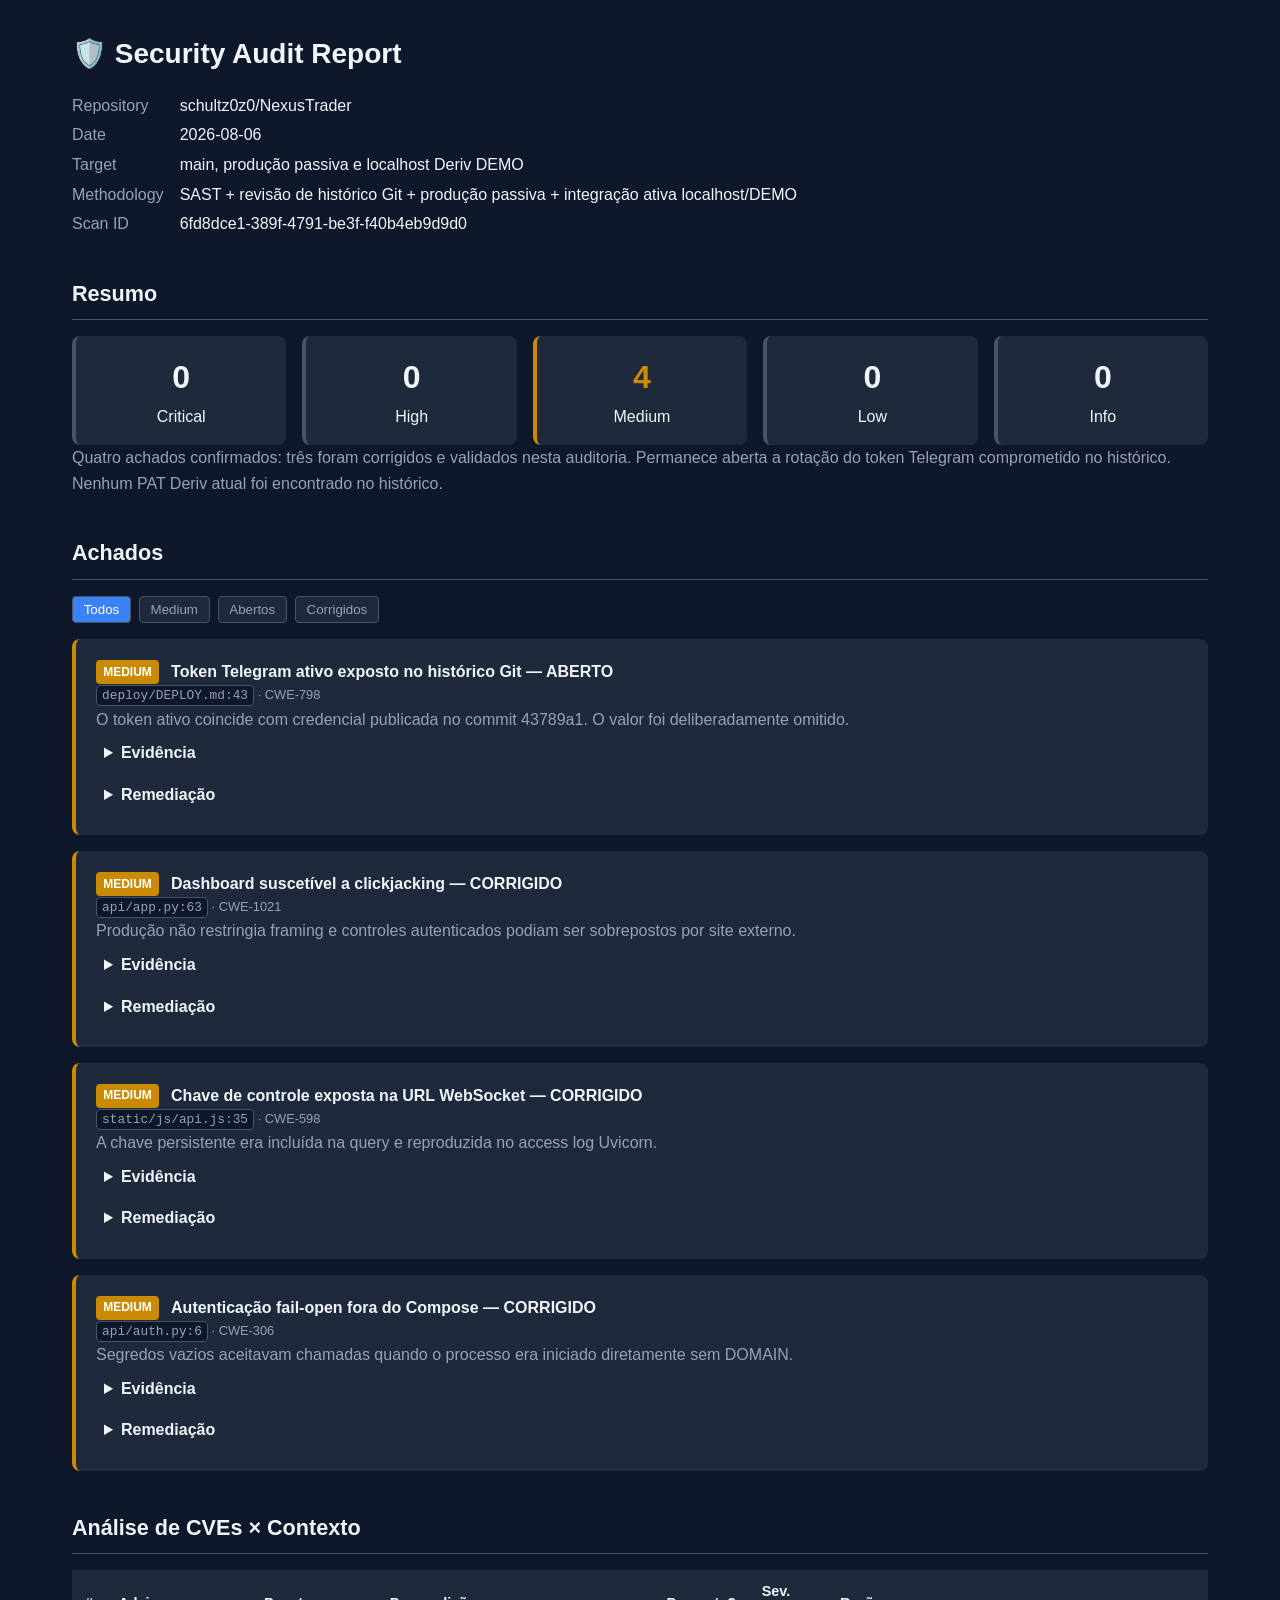
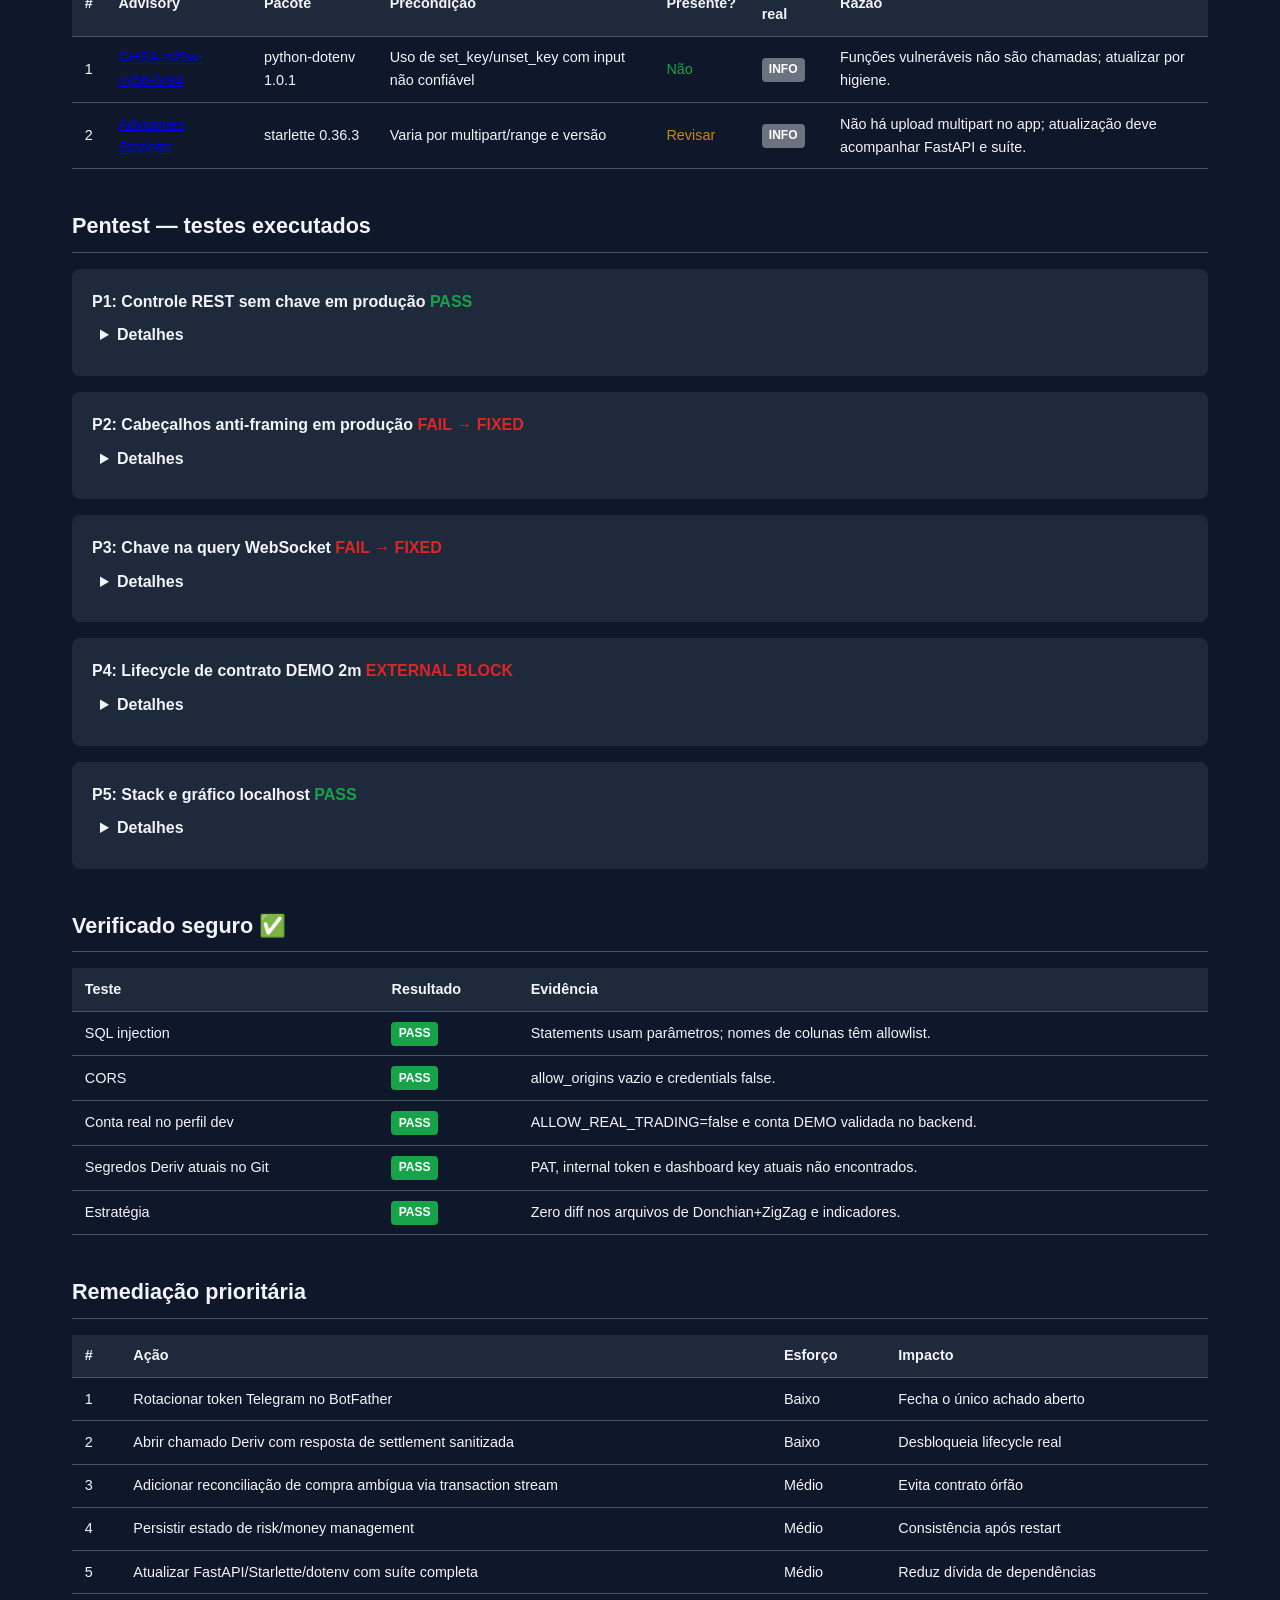
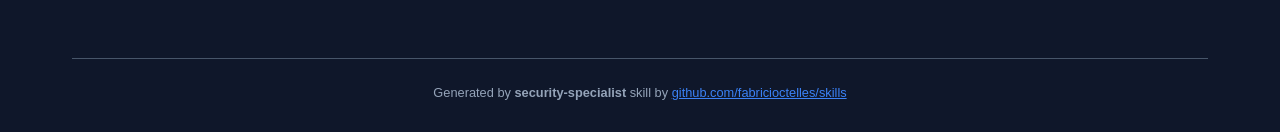
==== security-report.html @ 9cb879f0 "docs: record stability and security audit" ====
<!DOCTYPE html>
<html lang="pt-BR">
<head>
<meta charset="UTF-8">
<meta name="viewport" content="width=device-width, initial-scale=1.0">
<title>Security Audit — NexusTrader</title>
<style>
:root{--critical:#dc2626;--high:#ea580c;--medium:#ca8a04;--low:#16a34a;--info:#6b7280;--pass:#16a34a;--fail:#dc2626;--bg:#0f172a;--surface:#1e293b;--surface2:#334155;--text:#f1f5f9;--muted:#94a3b8;--border:#475569;--accent:#3b82f6}
*{box-sizing:border-box;margin:0;padding:0}body{font-family:Inter,-apple-system,sans-serif;background:var(--bg);color:var(--text);line-height:1.6;padding:2rem;max-width:1200px;margin:auto}h1{font-size:1.75rem}h2{font-size:1.35rem;margin:2.5rem 0 1rem;padding-bottom:.5rem;border-bottom:1px solid var(--border)}h3{font-size:1.1rem;margin:1.5rem 0 .5rem}p,li{color:var(--muted)}code,pre{background:#0f172a;border:1px solid var(--border);border-radius:4px}code{padding:.15em .4em}pre{padding:1rem;overflow:auto;margin:.75rem 0}pre code{border:0;padding:0}.badge{display:inline-block;padding:.2em .6em;border-radius:4px;font-size:.75rem;font-weight:700;color:white;text-transform:uppercase}.badge-medium{background:var(--medium)}.badge-pass{background:var(--pass)}.badge-fail{background:var(--fail)}.badge-info{background:var(--info)}.summary-grid{display:grid;grid-template-columns:repeat(5,1fr);gap:1rem}.summary-card{background:var(--surface);border-radius:8px;padding:1rem;text-align:center;border-left:4px solid var(--border)}.summary-card .count{font-size:2rem;font-weight:700}.summary-card.medium{border-left-color:var(--medium)}.summary-card.medium .count{color:var(--medium)}table{width:100%;border-collapse:collapse;margin:1rem 0;font-size:.9rem}th,td{padding:.6rem .8rem;text-align:left;border-bottom:1px solid var(--border)}th{background:var(--surface)}.finding,.pentest-item{background:var(--surface);border-radius:8px;padding:1.25rem;margin:1rem 0}.finding{border-left:4px solid var(--medium)}.finding-header{display:flex;gap:.75rem;align-items:center}.finding-title{font-weight:600}.finding-meta{color:var(--muted);font-size:.8rem}.filters{display:flex;gap:.5rem}.filter-btn{padding:.4em .8em;border:1px solid var(--border);border-radius:4px;background:var(--surface);color:var(--muted);cursor:pointer}.filter-btn.active,.filter-btn:hover{background:var(--accent);color:white}.meta-grid{display:grid;grid-template-columns:auto 1fr;gap:.25rem 1rem;margin:1rem 0}.meta-grid dt{color:var(--muted)}details summary{cursor:pointer;padding:.5rem;font-weight:600}.result-pass{color:var(--pass);font-weight:700}.result-fail{color:var(--fail);font-weight:700}.cve-not-exploitable{color:var(--pass)}.cve-review{color:var(--medium)}@media(max-width:768px){body{padding:1rem}.summary-grid{grid-template-columns:repeat(2,1fr)}}
</style>
</head>
<body>
<h1>🛡️ Security Audit Report</h1>
<dl class="meta-grid">
<dt>Repository</dt><dd>schultz0z0/NexusTrader</dd>
<dt>Date</dt><dd>2026-08-06</dd>
<dt>Target</dt><dd>main, produção passiva e localhost Deriv DEMO</dd>
<dt>Methodology</dt><dd>SAST + revisão de histórico Git + produção passiva + integração ativa localhost/DEMO</dd>
<dt>Scan ID</dt><dd>6fd8dce1-389f-4791-be3f-f40b4eb9d9d0</dd>
</dl>
<h2>Resumo</h2>
<div class="summary-grid">
<div class="summary-card"><div class="count">0</div><div>Critical</div></div>
<div class="summary-card"><div class="count">0</div><div>High</div></div>
<div class="summary-card medium"><div class="count">4</div><div>Medium</div></div>
<div class="summary-card"><div class="count">0</div><div>Low</div></div>
<div class="summary-card"><div class="count">0</div><div>Info</div></div>
</div>
<p>Quatro achados confirmados: três foram corrigidos e validados nesta auditoria. Permanece aberta a rotação do token Telegram comprometido no histórico. Nenhum PAT Deriv atual foi encontrado no histórico.</p>
<h2>Achados</h2>
<div class="filters"><button class="filter-btn active" onclick="filterFindings('all')">Todos</button><button class="filter-btn" onclick="filterFindings('medium')">Medium</button><button class="filter-btn" onclick="filterFindings('open')">Abertos</button><button class="filter-btn" onclick="filterFindings('fixed')">Corrigidos</button></div>
<div class="finding" data-severity="medium" data-status="open">
<div class="finding-header"><span class="badge badge-medium">MEDIUM</span><span class="finding-title">Token Telegram ativo exposto no histórico Git — ABERTO</span></div>
<div class="finding-meta"><code>deploy/DEPLOY.md:43</code> · CWE-798</div>
<p>O token ativo coincide com credencial publicada no commit 43789a1. O valor foi deliberadamente omitido.</p>
<details><summary>Evidência</summary><pre><code>Git histórico → configuração Telegram → api.telegram.org/bot{token}</code></pre></details>
<details><summary>Remediação</summary><p>Revogar no BotFather, emitir novo token, atualizar o VPS e depois reescrever o histórico.</p></details>
</div>
<div class="finding" data-severity="medium" data-status="fixed">
<div class="finding-header"><span class="badge badge-medium">MEDIUM</span><span class="finding-title">Dashboard suscetível a clickjacking — CORRIGIDO</span></div>
<div class="finding-meta"><code>api/app.py:63</code> · CWE-1021</div>
<p>Produção não restringia framing e controles autenticados podiam ser sobrepostos por site externo.</p>
<details><summary>Evidência</summary><pre><code>Resposta anterior: sem X-Frame-Options e sem CSP frame-ancestors.</code></pre></details>
<details><summary>Remediação</summary><p>Middleware envia X-Frame-Options: DENY, CSP frame-ancestors 'none' e Referrer-Policy: no-referrer. Teste HTTP passou.</p></details>
</div>
<div class="finding" data-severity="medium" data-status="fixed">
<div class="finding-header"><span class="badge badge-medium">MEDIUM</span><span class="finding-title">Chave de controle exposta na URL WebSocket — CORRIGIDO</span></div>
<div class="finding-meta"><code>static/js/api.js:35</code> · CWE-598</div>
<p>A chave persistente era incluída na query e reproduzida no access log Uvicorn.</p>
<details><summary>Evidência</summary><pre><code>localStorage → websocketUrl ?key=... → access log.</code></pre></details>
<details><summary>Remediação</summary><p>Ticket aleatório bot-scoped, TTL 20 segundos e uso único. A chave permanece apenas no header da emissão do ticket.</p></details>
</div>
<div class="finding" data-severity="medium" data-status="fixed">
<div class="finding-header"><span class="badge badge-medium">MEDIUM</span><span class="finding-title">Autenticação fail-open fora do Compose — CORRIGIDO</span></div>
<div class="finding-meta"><code>api/auth.py:6</code> · CWE-306</div>
<p>Segredos vazios aceitavam chamadas quando o processo era iniciado diretamente sem DOMAIN.</p>
<details><summary>Evidência</summary><pre><code>if expected and supplied != expected: reject
expected vazio → nenhuma rejeição.</code></pre></details>
<details><summary>Remediação</summary><p>Fail-closed por padrão no Settings e nas dependências. Bypass somente em DEV_MODE explícito; launcher usa loopback.</p></details>
</div>
<h2>Análise de CVEs × Contexto</h2>
<table><thead><tr><th>#</th><th>Advisory</th><th>Pacote</th><th>Precondição</th><th>Presente?</th><th>Sev. real</th><th>Razão</th></tr></thead><tbody>
<tr><td>1</td><td><a href="https://github.com/advisories/GHSA-mf9w-mj56-hr94">GHSA-mf9w-mj56-hr94</a></td><td>python-dotenv 1.0.1</td><td>Uso de set_key/unset_key com input não confiável</td><td class="cve-not-exploitable">Não</td><td><span class="badge badge-info">INFO</span></td><td>Funções vulneráveis não são chamadas; atualizar por higiene.</td></tr>
<tr><td>2</td><td><a href="https://github.com/advisories?query=starlette">Advisories Starlette</a></td><td>starlette 0.36.3</td><td>Varia por multipart/range e versão</td><td class="cve-review">Revisar</td><td><span class="badge badge-info">INFO</span></td><td>Não há upload multipart no app; atualização deve acompanhar FastAPI e suíte.</td></tr>
</tbody></table>
<h2>Pentest — testes executados</h2>
<div class="pentest-item"><strong>P1: Controle REST sem chave em produção </strong><span class="result-pass">PASS</span><details><summary>Detalhes</summary><p>GET /api/v1/bots retornou 401; health permaneceu público.</p></details></div>
<div class="pentest-item"><strong>P2: Cabeçalhos anti-framing em produção </strong><span class="result-fail">FAIL → FIXED</span><details><summary>Detalhes</summary><p>Ausentes em produção; middleware local validado.</p></details></div>
<div class="pentest-item"><strong>P3: Chave na query WebSocket </strong><span class="result-fail">FAIL → FIXED</span><details><summary>Detalhes</summary><p>Vazamento reproduzido no log local; ticket single-use passou em teste e navegador.</p></details></div>
<div class="pentest-item"><strong>P4: Lifecycle de contrato DEMO 2m </strong><span class="result-fail">EXTERNAL BLOCK</span><details><summary>Detalhes</summary><p>A Deriv retornou is_expired=1, is_settleable=1, is_sold=0 após date_settlement. sell retornou BetExpired e sell_expired não é reconhecido na API nova.</p></details></div>
<div class="pentest-item"><strong>P5: Stack e gráfico localhost </strong><span class="result-pass">PASS</span><details><summary>Detalhes</summary><p>500 candles, tick vivo, Donchian, ZigZag, WebSocket e zero erros de console.</p></details></div>
<h2>Verificado seguro ✅</h2>
<table><thead><tr><th>Teste</th><th>Resultado</th><th>Evidência</th></tr></thead><tbody>
<tr><td>SQL injection</td><td><span class="badge badge-pass">PASS</span></td><td>Statements usam parâmetros; nomes de colunas têm allowlist.</td></tr>
<tr><td>CORS</td><td><span class="badge badge-pass">PASS</span></td><td>allow_origins vazio e credentials false.</td></tr>
<tr><td>Conta real no perfil dev</td><td><span class="badge badge-pass">PASS</span></td><td>ALLOW_REAL_TRADING=false e conta DEMO validada no backend.</td></tr>
<tr><td>Segredos Deriv atuais no Git</td><td><span class="badge badge-pass">PASS</span></td><td>PAT, internal token e dashboard key atuais não encontrados.</td></tr>
<tr><td>Estratégia</td><td><span class="badge badge-pass">PASS</span></td><td>Zero diff nos arquivos de Donchian+ZigZag e indicadores.</td></tr>
</tbody></table>
<h2>Remediação prioritária</h2>
<table><thead><tr><th>#</th><th>Ação</th><th>Esforço</th><th>Impacto</th></tr></thead><tbody>
<tr><td>1</td><td>Rotacionar token Telegram no BotFather</td><td>Baixo</td><td>Fecha o único achado aberto</td></tr>
<tr><td>2</td><td>Abrir chamado Deriv com resposta de settlement sanitizada</td><td>Baixo</td><td>Desbloqueia lifecycle real</td></tr>
<tr><td>3</td><td>Adicionar reconciliação de compra ambígua via transaction stream</td><td>Médio</td><td>Evita contrato órfão</td></tr>
<tr><td>4</td><td>Persistir estado de risk/money management</td><td>Médio</td><td>Consistência após restart</td></tr>
<tr><td>5</td><td>Atualizar FastAPI/Starlette/dotenv com suíte completa</td><td>Médio</td><td>Reduz dívida de dependências</td></tr>
</tbody></table>
<script>
function filterFindings(filter){document.querySelectorAll('.finding').forEach(function(el){el.style.display=(filter==='all'||el.dataset.severity===filter||el.dataset.status===filter)?'':'none'});document.querySelectorAll('.filter-btn').forEach(function(btn){btn.classList.toggle('active',btn.textContent.toLowerCase().indexOf(filter)>=0||(filter==='all'&&btn.textContent==='Todos'))})}
</script>
<footer style="margin-top:4rem;padding-top:1.5rem;border-top:1px solid var(--border);text-align:center;font-size:.8rem;color:var(--muted)">Generated by <strong>security-specialist</strong> skill by <a href="https://github.com/fabricioctelles/skills" style="color:var(--accent)">github.com/fabricioctelles/skills</a></footer>
</body>
</html>
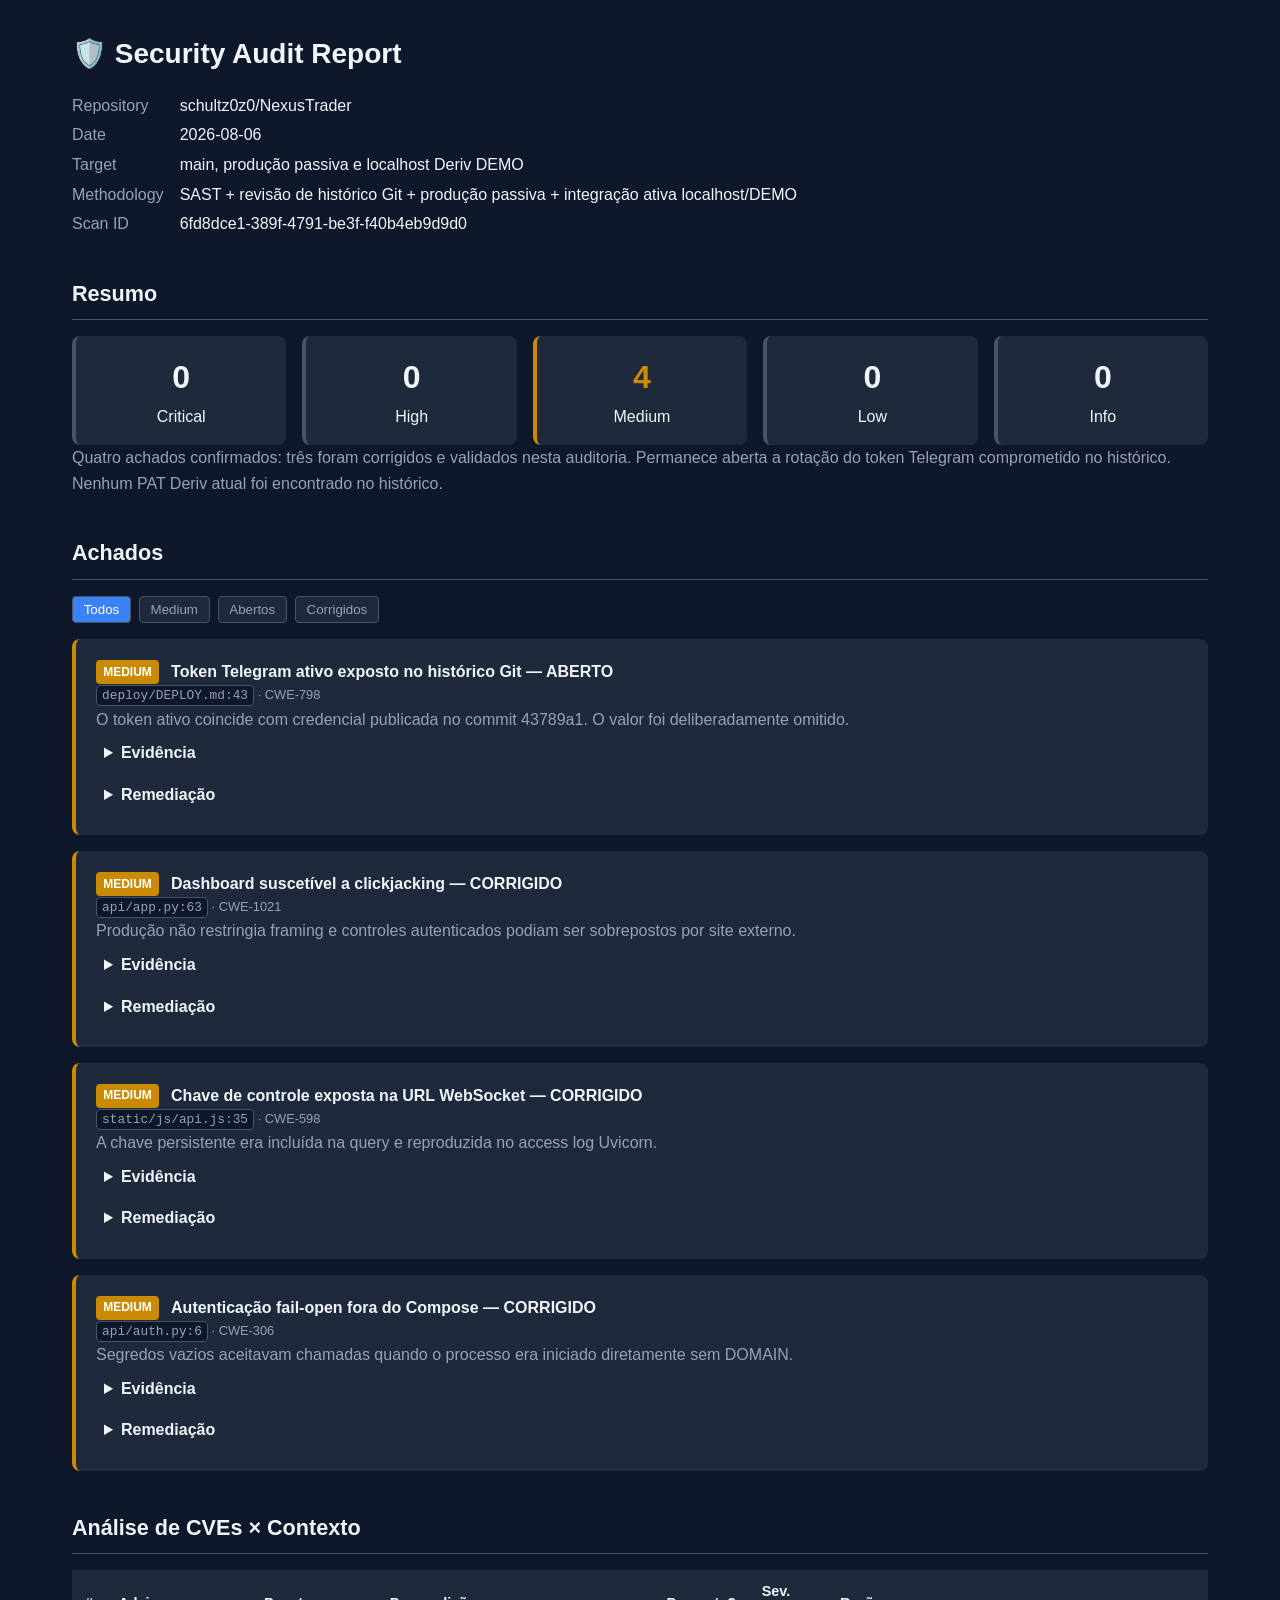
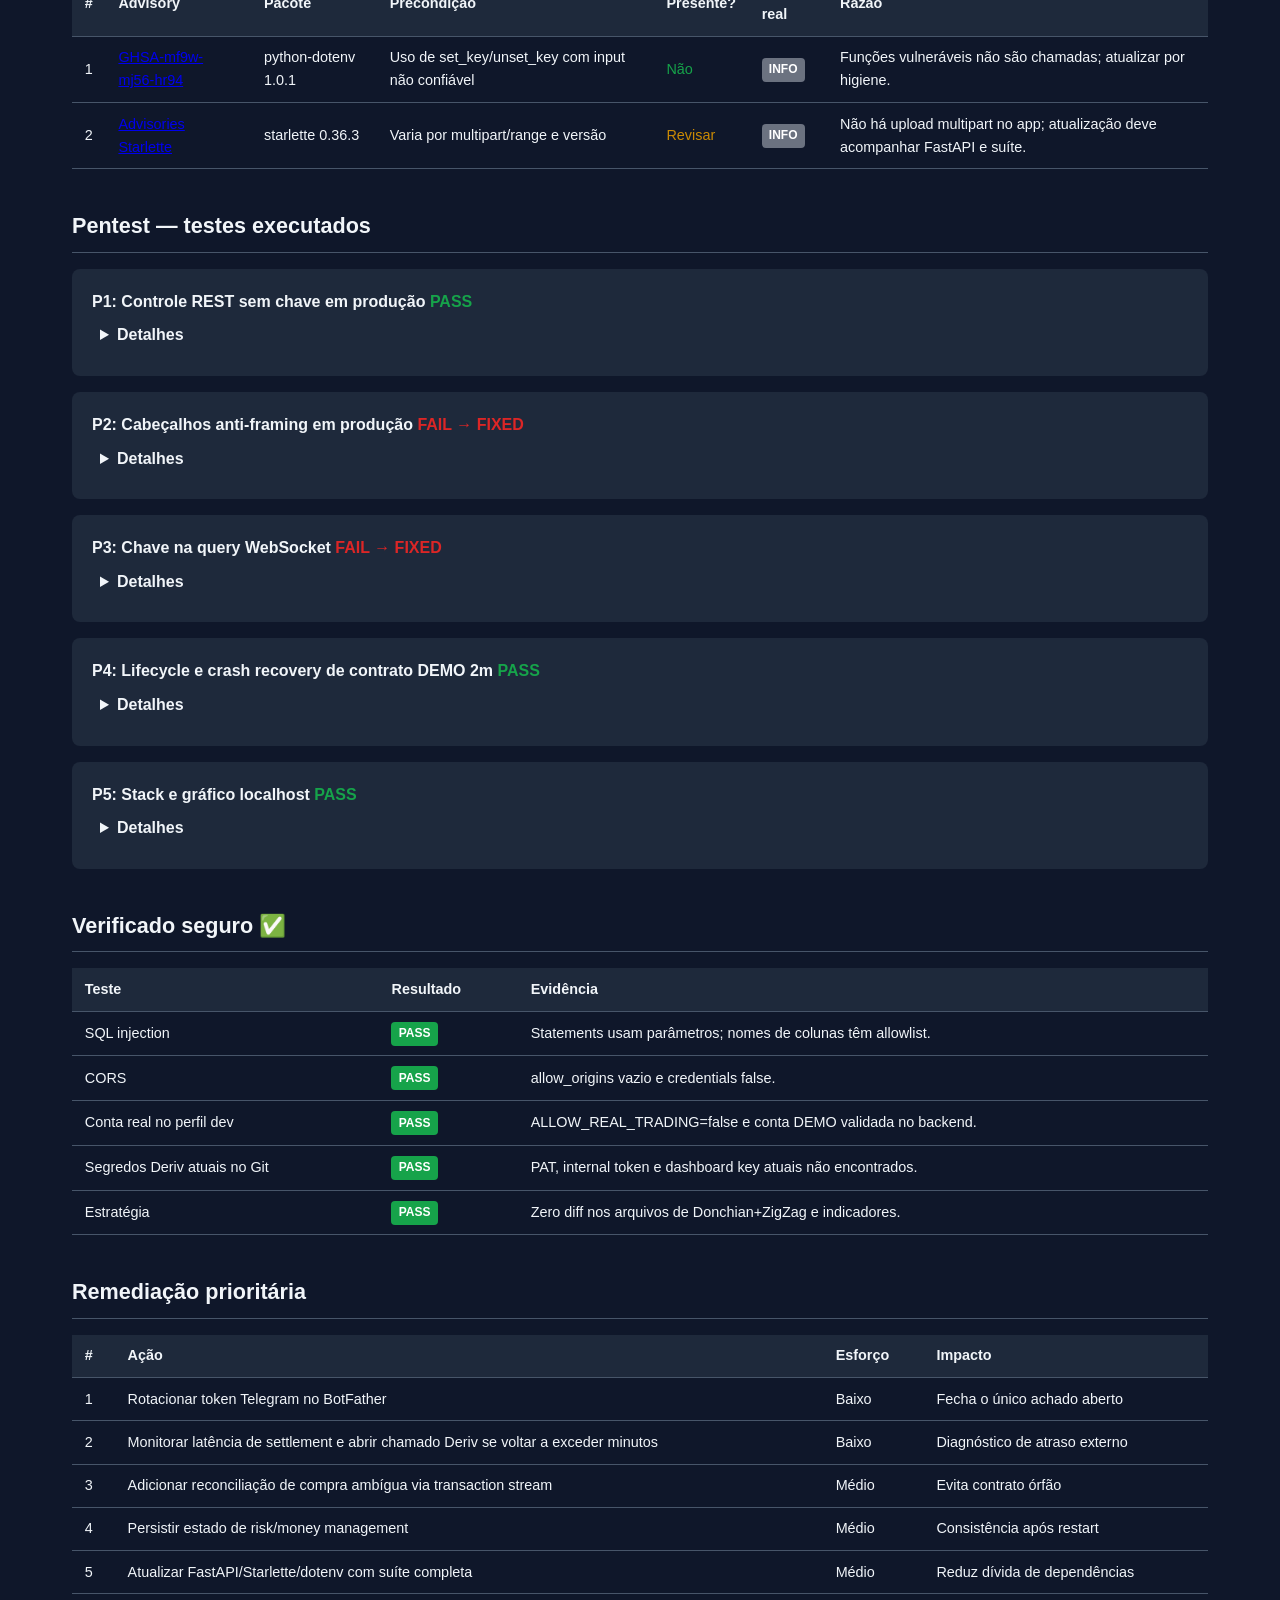
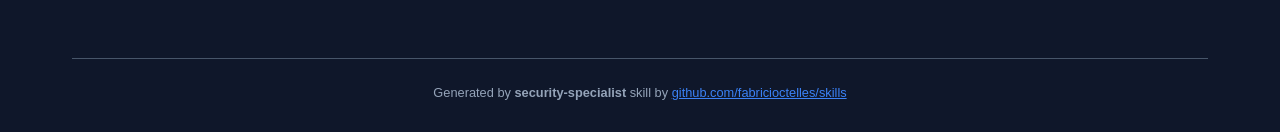
==== commit fbd96433: "docs: record demo settlement recovery evidence" ====
--- a/security-report.html
+++ b/security-report.html
@@ -67,7 +67,7 @@
 <div class="pentest-item"><strong>P1: Controle REST sem chave em produção </strong><span class="result-pass">PASS</span><details><summary>Detalhes</summary><p>GET /api/v1/bots retornou 401; health permaneceu público.</p></details></div>
 <div class="pentest-item"><strong>P2: Cabeçalhos anti-framing em produção </strong><span class="result-fail">FAIL → FIXED</span><details><summary>Detalhes</summary><p>Ausentes em produção; middleware local validado.</p></details></div>
 <div class="pentest-item"><strong>P3: Chave na query WebSocket </strong><span class="result-fail">FAIL → FIXED</span><details><summary>Detalhes</summary><p>Vazamento reproduzido no log local; ticket single-use passou em teste e navegador.</p></details></div>
-<div class="pentest-item"><strong>P4: Lifecycle de contrato DEMO 2m </strong><span class="result-fail">EXTERNAL BLOCK</span><details><summary>Detalhes</summary><p>A Deriv retornou is_expired=1, is_settleable=1, is_sold=0 após date_settlement. sell retornou BetExpired e sell_expired não é reconhecido na API nova.</p></details></div>
+<div class="pentest-item"><strong>P4: Lifecycle e crash recovery de contrato DEMO 2m </strong><span class="result-pass">PASS</span><details><summary>Detalhes</summary><p>A Deriv inicialmente manteve is_sold=0 após o vencimento. No restart controlado, o recovery resubscreveu o contrato próprio do SQLite, recebeu won e atualizou o mesmo registro para closed com lucro +0,92.</p></details></div>
 <div class="pentest-item"><strong>P5: Stack e gráfico localhost </strong><span class="result-pass">PASS</span><details><summary>Detalhes</summary><p>500 candles, tick vivo, Donchian, ZigZag, WebSocket e zero erros de console.</p></details></div>
 <h2>Verificado seguro ✅</h2>
 <table><thead><tr><th>Teste</th><th>Resultado</th><th>Evidência</th></tr></thead><tbody>
@@ -80,7 +80,7 @@
 <h2>Remediação prioritária</h2>
 <table><thead><tr><th>#</th><th>Ação</th><th>Esforço</th><th>Impacto</th></tr></thead><tbody>
 <tr><td>1</td><td>Rotacionar token Telegram no BotFather</td><td>Baixo</td><td>Fecha o único achado aberto</td></tr>
-<tr><td>2</td><td>Abrir chamado Deriv com resposta de settlement sanitizada</td><td>Baixo</td><td>Desbloqueia lifecycle real</td></tr>
+<tr><td>2</td><td>Monitorar latência de settlement e abrir chamado Deriv se voltar a exceder minutos</td><td>Baixo</td><td>Diagnóstico de atraso externo</td></tr>
 <tr><td>3</td><td>Adicionar reconciliação de compra ambígua via transaction stream</td><td>Médio</td><td>Evita contrato órfão</td></tr>
 <tr><td>4</td><td>Persistir estado de risk/money management</td><td>Médio</td><td>Consistência após restart</td></tr>
 <tr><td>5</td><td>Atualizar FastAPI/Starlette/dotenv com suíte completa</td><td>Médio</td><td>Reduz dívida de dependências</td></tr>
